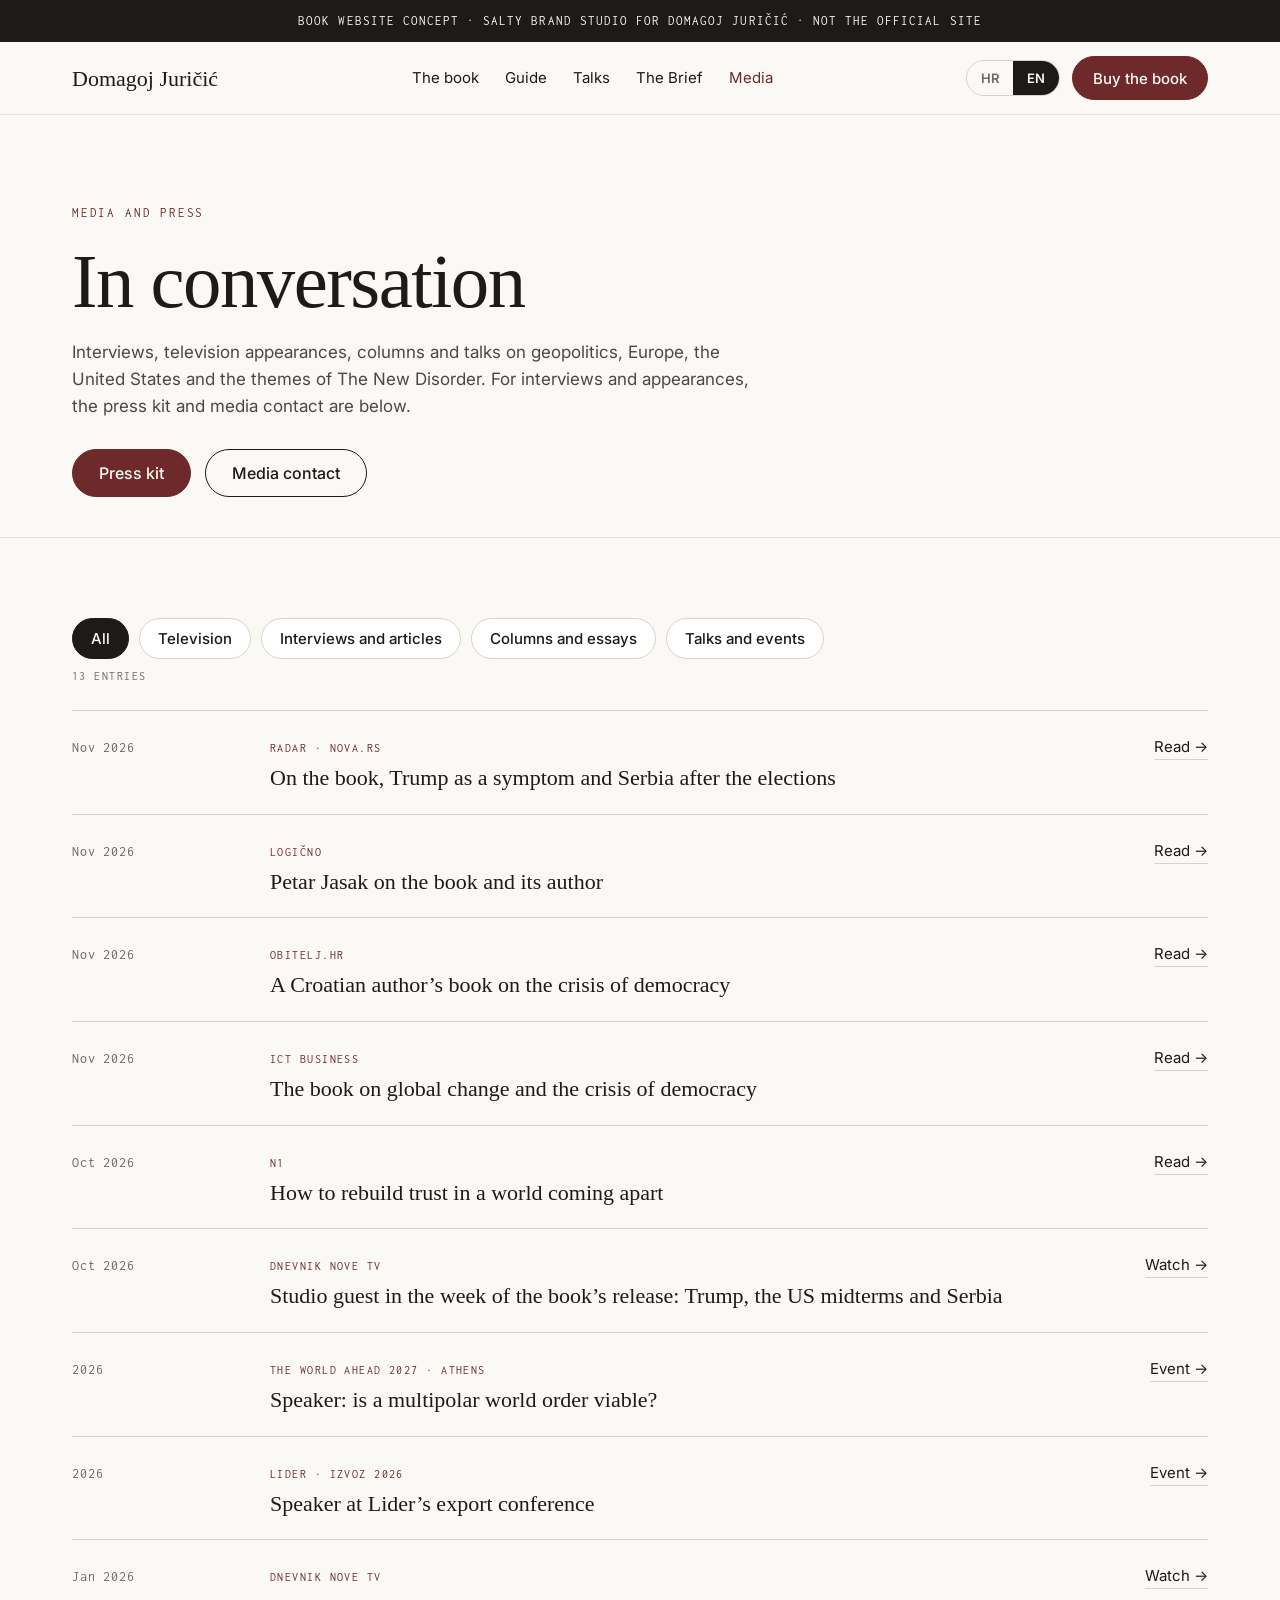
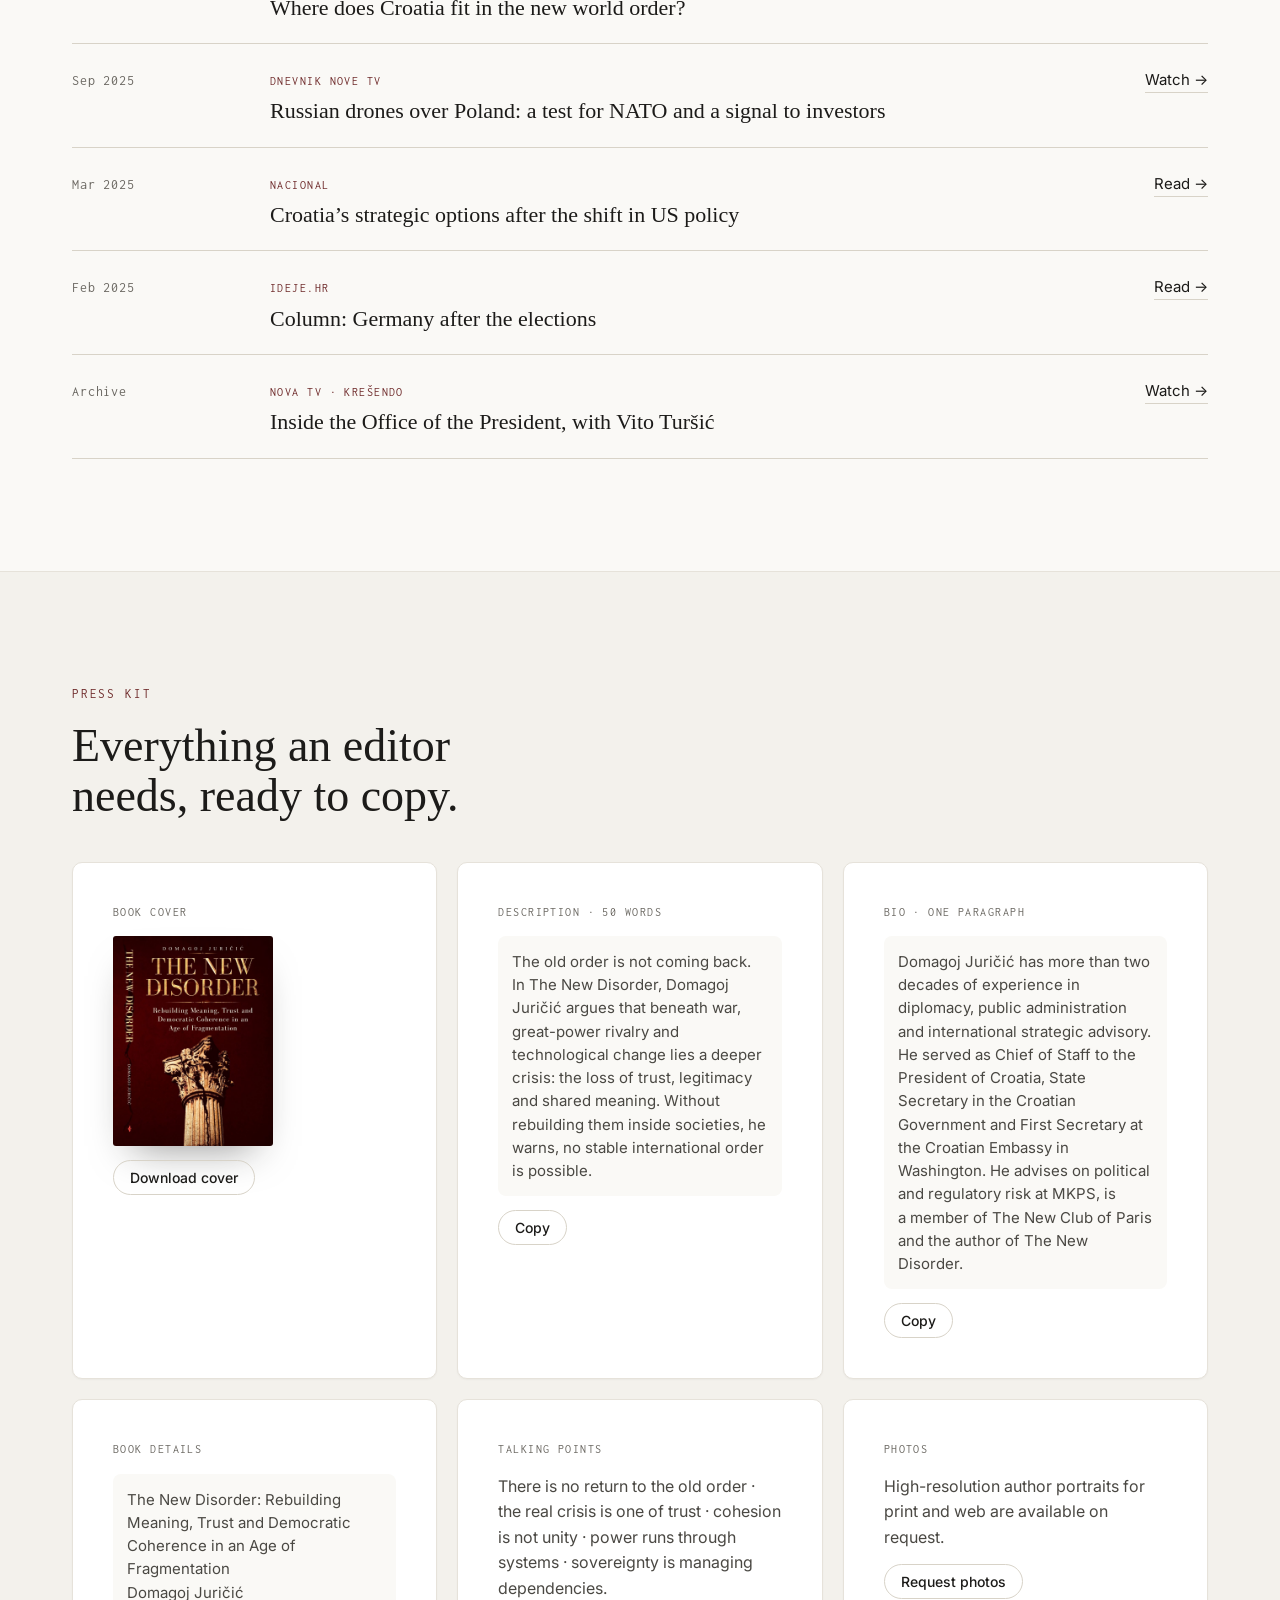
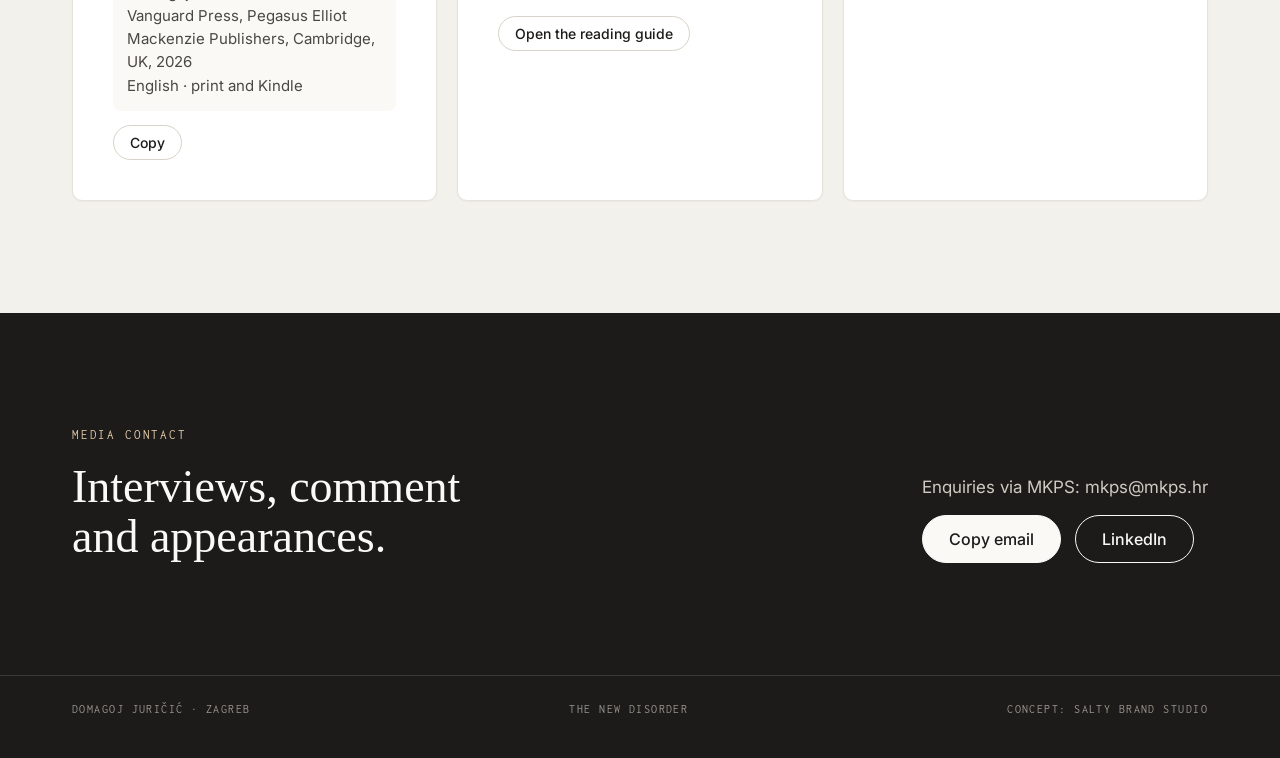
==== mediji.html @ 39544f44 "Expand book site: media page, newsletter, talks, press kit Co-Authored-By: Claude Opus 5.5 <noreply@" ====
<!DOCTYPE html>
<html lang="en" data-lang="en">
<head>
<meta charset="utf-8">
<meta name="viewport" content="width=device-width, initial-scale=1">
<title>Media · The New Disorder · Domagoj Juričić</title>
<meta name="description" content="Interviews, TV appearances, columns and talks by Domagoj Juričić, author of The New Disorder. Press kit and media contact.">
<link rel="preconnect" href="https://fonts.googleapis.com">
<link href="https://fonts.googleapis.com/css2?family=Inter:wght@400;500;600&family=Inconsolata:wght@500;600&display=swap" rel="stylesheet">
<link rel="stylesheet" href="style.css">
</head>
<body>
<div class="strip"><span lang="hr">Koncept stranice knjige · Salty Brand Studio za Domagoja Juričića · nije službena stranica</span><span lang="en">Book website concept · Salty Brand Studio for Domagoj Juričić · not the official site</span></div>

<header>
<div class="wrap">
<a href="index.html" class="brand">Domagoj Juričić</a>
<nav aria-label="Main">
<a href="index.html#book"><span lang="hr">Knjiga</span><span lang="en">The book</span></a>
<a href="index.html#guide"><span lang="hr">Vodič</span><span lang="en">Guide</span></a>
<a href="index.html#talks"><span lang="hr">Predavanja</span><span lang="en">Talks</span></a>
<a href="index.html#brief"><span lang="hr">Bilten</span><span lang="en">The Brief</span></a>
<a href="mediji.html" aria-current="page"><span lang="hr">Mediji</span><span lang="en">Media</span></a>
</nav>
<div class="right">
<div class="lang" role="group" aria-label="Language / Jezik"><button type="button" data-l="hr" aria-pressed="false">HR</button><button type="button" data-l="en" aria-pressed="true">EN</button></div>
<a class="btn fill" href="index.html#buy" style="min-height:44px;padding:0 20px;font-size:15px"><span lang="hr">Kupi knjigu</span><span lang="en">Buy the book</span></a>
</div>
</div>
</header>

<section class="pagehead">
<div class="wrap">
<div class="k"><span lang="en">Media and press</span><span lang="hr">Mediji i&#160;press</span></div>
<h1><span lang="en">In conversation</span><span lang="hr">U&#160;razgovoru</span></h1>
<p class="body"><span lang="en">Interviews, television appearances, columns and talks on geopolitics, Europe, the United States and the themes of The New Disorder. For interviews and appearances, the press kit and media contact are below.</span><span lang="hr">Intervjui, televizijska gostovanja, kolumne i&#160;predavanja o&#160;geopolitici, Europi, SAD-u&#160;i&#160;temama knjige The New Disorder. Za intervjue i&#160;gostovanja, press paket i&#160;kontakt za medije nalaze se niže.</span></p>
<div class="btns" style="margin-top:28px"><a class="btn fill" href="#press"><span lang="en">Press kit</span><span lang="hr">Press paket</span></a><a class="btn" href="#mcontact"><span lang="en">Media contact</span><span lang="hr">Kontakt za medije</span></a></div>
</div>
</section>

<section class="band" style="padding-top:48px">
<div class="wrap">
<div class="chips" role="group" aria-label="Filter">
<button class="chip" type="button" data-f="all" aria-pressed="true"><span lang="en">All</span><span lang="hr">Sve</span></button>
<button class="chip" type="button" data-f="tv" aria-pressed="false"><span lang="en">Television</span><span lang="hr">Televizija</span></button>
<button class="chip" type="button" data-f="int" aria-pressed="false"><span lang="en">Interviews and articles</span><span lang="hr">Intervjui i&#160;članci</span></button>
<button class="chip" type="button" data-f="col" aria-pressed="false"><span lang="en">Columns and essays</span><span lang="hr">Kolumne i&#160;osvrti</span></button>
<button class="chip" type="button" data-f="ev" aria-pressed="false"><span lang="en">Talks and events</span><span lang="hr">Predavanja i&#160;događaji</span></button>
</div>
<p class="lbl" style="margin:0"><span id="tl-n">13</span> <span lang="en">entries</span><span lang="hr">zapisa</span></p>
<ul class="tl">
<li data-t="int"><span class="date"><span lang="en">Nov 2026</span><span lang="hr">studeni 2026.</span></span><div><span class="out">Radar · Nova.rs</span><h3><span lang="en">On the book, Trump as a&#160;symptom and Serbia after the elections</span><span lang="hr">O&#160;knjizi, Trumpu kao simptomu i&#160;Srbiji nakon izbora</span></h3></div><a class="go" href="https://radar.nova.rs/global/intervju-domagoj-juricic/"><span lang="en">Read</span><span lang="hr">Pročitaj</span> →</a></li>
<li data-t="col"><span class="date"><span lang="en">Nov 2026</span><span lang="hr">studeni 2026.</span></span><div><span class="out">Logično</span><h3><span lang="en">Petar Jasak on the book and its author</span><span lang="hr">Petar Jasak o&#160;knjizi i&#160;autoru</span></h3></div><a class="go" href="https://www.logicno.com/zivotni-stil/covjek-koji-je-novi-svjetski-nered-vidio-petnaest-godina-prije-nas.html"><span lang="en">Read</span><span lang="hr">Pročitaj</span> →</a></li>
<li data-t="int"><span class="date"><span lang="en">Nov 2026</span><span lang="hr">studeni 2026.</span></span><div><span class="out">Obitelj.hr</span><h3><span lang="en">A&#160;Croatian author’s&#160;book on the crisis of democracy</span><span lang="hr">Knjiga hrvatskog autora o&#160;krizi demokracije</span></h3></div><a class="go" href="https://www.obitelj.hr/knjiga-hrvatskog-autora-o-krizi-demokracije-i-buducnosti-svjetskog-poretka-objavljena-u-velikoj-britaniji/"><span lang="en">Read</span><span lang="hr">Pročitaj</span> →</a></li>
<li data-t="int"><span class="date"><span lang="en">Nov 2026</span><span lang="hr">studeni 2026.</span></span><div><span class="out">ICT Business</span><h3><span lang="en">The book on global change and the crisis of democracy</span><span lang="hr">Knjiga o&#160;globalnim promjenama i&#160;krizi demokracije</span></h3></div><a class="go" href="https://www.ictbusiness.info/vijesti/objavljena-knjiga-domagoja-juricica-o-globalnim-promjenama-i-krizi-demokracije"><span lang="en">Read</span><span lang="hr">Pročitaj</span> →</a></li>
<li data-t="int"><span class="date"><span lang="en">Oct 2026</span><span lang="hr">listopad 2026.</span></span><div><span class="out">N1</span><h3><span lang="en">How to rebuild trust in a&#160;world coming apart</span><span lang="hr">Kako obnoviti povjerenje u&#160;svijetu koji se raspada</span></h3></div><a class="go" href="https://n1info.hr/magazin/kultura/domagoj-juricic-knjiga-the-new-disorder-velika-britanija-30-10-2026"><span lang="en">Read</span><span lang="hr">Pročitaj</span> →</a></li>
<li data-t="tv"><span class="date"><span lang="en">Oct 2026</span><span lang="hr">listopad 2026.</span></span><div><span class="out">Dnevnik Nove TV</span><h3><span lang="en">Studio guest in the week of the book’s&#160;release: Trump, the US midterms and Serbia</span><span lang="hr">Gost u&#160;studiju u&#160;tjednu izlaska knjige: Trump, američki izbori i&#160;Srbija</span></h3></div><a class="go" href="https://dnevnik.hr/vijesti/hrvatska/domagoj-juricic-gostovao-u-studiju-dnevnika-nove-tv---1010963.html"><span lang="en">Watch</span><span lang="hr">Pogledaj</span> →</a></li>
<li data-t="ev"><span class="date">2026</span><div><span class="out">The World Ahead 2027 · <span lang="en">Athens</span><span lang="hr">Atena</span></span><h3><span lang="en">Speaker: is a&#160;multipolar world order viable?</span><span lang="hr">Govornik: je li multipolarni svjetski poredak održiv?</span></h3></div><a class="go" href="https://hazliseconomist.com/events/the-world-ahead-2027-athens-gala-dinner/"><span lang="en">Event</span><span lang="hr">Događaj</span> →</a></li>
<li data-t="ev"><span class="date">2026</span><div><span class="out">Lider · Izvoz 2026</span><h3><span lang="en">Speaker at Lider’s&#160;export conference</span><span lang="hr">Govornik na Liderovoj konferenciji Izvoz</span></h3></div><a class="go" href="https://lider.events/izvoz/speaker/domagoj-juricic-2/"><span lang="en">Event</span><span lang="hr">Događaj</span> →</a></li>
<li data-t="tv"><span class="date"><span lang="en">Jan 2026</span><span lang="hr">siječanj 2026.</span></span><div><span class="out">Dnevnik Nove TV</span><h3><span lang="en">Where does Croatia fit in the new world order?</span><span lang="hr">Gdje će se Hrvatska smjestiti u&#160;novom svjetskom poretku?</span></h3></div><a class="go" href="https://dnevnik.hr/vijesti/hrvatska/domagoj-juricic-gostovao-u-studiju-dnevnika-nove-tv---959355.html"><span lang="en">Watch</span><span lang="hr">Pogledaj</span> →</a></li>
<li data-t="tv"><span class="date"><span lang="en">Sep 2025</span><span lang="hr">rujan 2025.</span></span><div><span class="out">Dnevnik Nove TV</span><h3><span lang="en">Russian drones over Poland: a&#160;test for NATO and a&#160;signal to investors</span><span lang="hr">Ruski dronovi nad Poljskom: test NATO-a&#160;i&#160;signal ulagačima</span></h3></div><a class="go" href="https://dnevnik.hr/vijesti/svijet/ruski-dronovi-nad-poljskom-test-nato-a-ili-signal-ulagacima---934580.html"><span lang="en">Watch</span><span lang="hr">Pogledaj</span> →</a></li>
<li data-t="int"><span class="date"><span lang="en">Mar 2025</span><span lang="hr">ožujak 2025.</span></span><div><span class="out">Nacional</span><h3><span lang="en">Croatia’s&#160;strategic options after the shift in US policy</span><span lang="hr">Strateške mogućnosti Hrvatske nakon zaokreta američke politike</span></h3></div><a class="go" href="https://www.nacional.hr/domagoj-juricic-niti-je-milanovic-rusofil-niti-je-plenkovic-europska-prikrpa-to-je-pojednostavljivanje-mnogo-slozenijih-problema/"><span lang="en">Read</span><span lang="hr">Pročitaj</span> →</a></li>
<li data-t="col"><span class="date"><span lang="en">Feb 2025</span><span lang="hr">veljača 2025.</span></span><div><span class="out">Ideje.hr</span><h3><span lang="en">Column: Germany after the elections</span><span lang="hr">Kolumna: Njemačka nakon izbora</span></h3></div><a class="go" href="https://ideje.hr/njemacka-ono-sto-dolazi-ne-dolazi-polako/"><span lang="en">Read</span><span lang="hr">Pročitaj</span> →</a></li>
<li data-t="tv"><span class="date"><span lang="en">Archive</span><span lang="hr">Arhiva</span></span><div><span class="out">Nova TV · Krešendo</span><h3><span lang="en">Inside the Office of the President, with Vito Turšić</span><span lang="hr">Kako radi Ured predsjednika, s&#160;Vitom Turšićem</span></h3></div><a class="go" href="https://dnevnik.hr/vijesti/hrvatska/kresendo-domagoj-juricic-i-vito-tursic-o-radu-ureda-predsjednika---881459.html"><span lang="en">Watch</span><span lang="hr">Pogledaj</span> →</a></li>
</ul>
</div>
</section>

<section class="band" id="press" style="background:var(--paper2);border-top:1px solid var(--line)">
<div class="wrap">
<div class="k"><span lang="en">Press kit</span><span lang="hr">Press paket</span></div>
<h2 class="h2"><span lang="en">Everything an editor needs, ready to copy.</span><span lang="hr">Sve što urednik treba, spremno za kopiranje.</span></h2>
<div class="kit">
<div class="card" style="align-items:flex-start">
<div class="lbl"><span lang="en">Book cover</span><span lang="hr">Naslovnica</span></div>
<img src="cover.jpg" alt="The New Disorder, book cover" style="width:160px;height:auto;border-radius:3px;box-shadow:0 20px 40px -20px rgba(28,27,25,.5)">
<a class="small-btn" href="cover.jpg" download="The-New-Disorder-cover.jpg"><span lang="en">Download cover</span><span lang="hr">Preuzmi naslovnicu</span></a>
</div>
<div class="card" id="d-short">
<div class="lbl"><span lang="en">Description · 50 words</span><span lang="hr">Opis · 50 riječi</span></div>
<pre><span lang="en">The old order is not coming back. In The New Disorder, Domagoj Juričić argues that beneath war, great-power rivalry and technological change lies a&#160;deeper crisis: the loss of trust, legitimacy and shared meaning. Without rebuilding them inside societies, he warns, no stable international order is possible.</span><span lang="hr">Svijet se ne vraća u&#160;stari poredak. U&#160;knjizi The New Disorder Domagoj Juričić tvrdi da ispod ratova, rivalstva velikih sila i&#160;tehnoloških promjena leži dublja kriza: gubitak povjerenja, legitimiteta i&#160;zajedničkog smisla. Bez njihove obnove unutar društava, upozorava, nema ni stabilnog međunarodnog poretka.</span></pre>
<button class="small-btn" type="button" data-copy="#d-short pre"><span lang="en">Copy</span><span lang="hr">Kopiraj</span></button>
</div>
<div class="card" id="b-short">
<div class="lbl"><span lang="en">Bio · one paragraph</span><span lang="hr">Biografija · odlomak</span></div>
<pre><span lang="en">Domagoj Juričić has more than two decades of experience in diplomacy, public administration and international strategic advisory. He served as Chief of Staff to the President of Croatia, State Secretary in the Croatian Government and First Secretary at the Croatian Embassy in Washington. He advises on political and regulatory risk at MKPS, is a&#160;member of The New Club of Paris and the author of The New Disorder.</span><span lang="hr">Domagoj Juričić ima više od dva desetljeća iskustva u&#160;diplomaciji, državnoj upravi i&#160;međunarodnom strateškom savjetovanju. Bio je predstojnik Ureda predsjednice Republike Hrvatske, državni tajnik u&#160;Vladi i&#160;prvi tajnik u&#160;Veleposlanstvu RH u&#160;Washingtonu. Savjetuje o&#160;političkim i&#160;regulatornim rizicima u&#160;MKPS-u, član je mreže The New Club of Paris i&#160;autor knjige The New Disorder.</span></pre>
<button class="small-btn" type="button" data-copy="#b-short pre"><span lang="en">Copy</span><span lang="hr">Kopiraj</span></button>
</div>
<div class="card" id="facts">
<div class="lbl"><span lang="en">Book details</span><span lang="hr">Podaci o&#160;knjizi</span></div>
<pre><span lang="en">The New Disorder: Rebuilding Meaning, Trust and Democratic Coherence in an Age of Fragmentation
Domagoj Juričić
Vanguard Press, Pegasus Elliot Mackenzie Publishers, Cambridge, UK, 2026
English · print and Kindle</span><span lang="hr">The New Disorder: Rebuilding Meaning, Trust and Democratic Coherence in an Age of Fragmentation
(Novi nered: Obnova smisla, povjerenja i&#160;demokratske kohezije u&#160;doba fragmentacije)
Domagoj Juričić
Vanguard Press, Pegasus Elliot Mackenzie Publishers, Cambridge, UK, 2026.
Engleski jezik · tisak i&#160;Kindle</span></pre>
<button class="small-btn" type="button" data-copy="#facts pre"><span lang="en">Copy</span><span lang="hr">Kopiraj</span></button>
</div>
<div class="card">
<div class="lbl"><span lang="en">Talking points</span><span lang="hr">Teme za razgovor</span></div>
<p><span lang="en">There is no return to the old order · the real crisis is one of trust · cohesion is not unity · power runs through systems · sovereignty is managing dependencies.</span><span lang="hr">Nema povratka na stari poredak · prava kriza je kriza povjerenja · kohezija nije jedinstvo · moć prolazi kroz sustave · suverenitet je upravljanje ovisnostima.</span></p>
<a class="small-btn" href="index.html#guide"><span lang="en">Open the reading guide</span><span lang="hr">Otvori vodič kroz knjigu</span></a>
</div>
<div class="card">
<div class="lbl"><span lang="en">Photos</span><span lang="hr">Fotografije</span></div>
<p><span lang="en">High-resolution author portraits for print and web are available on request.</span><span lang="hr">Autorske fotografije visoke rezolucije za tisak i&#160;web dostupne su na upit.</span></p>
<a class="small-btn" href="#mcontact"><span lang="en">Request photos</span><span lang="hr">Zatraži fotografije</span></a>
</div>
</div>
</div>
</section>

<section class="band dark" id="mcontact">
<div class="wrap" style="display:flex;flex-wrap:wrap;gap:32px;justify-content:space-between;align-items:flex-end">
<div>
<div class="k"><span lang="en">Media contact</span><span lang="hr">Kontakt za medije</span></div>
<h2 class="h2"><span lang="en">Interviews, comment and appearances.</span><span lang="hr">Intervjui, izjave i&#160;gostovanja.</span></h2>
</div>
<div>
<p class="body" style="margin:0 0 14px"><span lang="en">Enquiries via MKPS:</span><span lang="hr">Upiti putem MKPS-a:</span> mkps@mkps.hr</p>
<div class="btns"><button class="btn lfill" type="button" data-copy="mkps@mkps.hr"><span lang="en">Copy email</span><span lang="hr">Kopiraj e-mail</span></button><a class="btn light" href="https://hr.linkedin.com/in/djuricic">LinkedIn</a></div>
</div>
</div>
</section>
<footer class="dark"><div class="wrap"><span>Domagoj Juričić · Zagreb</span><a href="index.html" style="text-decoration:none">The New Disorder</a><span lang="en">Concept: Salty Brand Studio</span><span lang="hr">Koncept: Salty Brand Studio</span></div></footer>
<div class="toast" id="toast" role="status" aria-live="polite"></div>
<script src="main.js"></script>
</body>
</html>
---- style.css ----
/* VOICE: formal and calm, the same editorial voice as the author-platform concept.
   IDEA: the concept's paper pages, wrapped around the book's own jacket.
   PICTURE: the real cover in the hero; the guide turns like pages.
   COLOUR and TYPE: paper #FAF9F6, ink #1C1B19, oxblood from the cover as the one accent; Georgia display, Inter text, Inconsolata labels.
   LAYOUT: concept strip, header, hero, credentials, numbered sections, dark talks band, dark footer. */
:root{color-scheme:light;--paper:#FAF9F6;--paper2:#F3F1EC;--ink:#1C1B19;--body:#4A4843;--soft:#6B6862;--line:#E6E2DA;--line2:#D8D3C8;--acc:#6E2A2A;--dark:#1C1B19;--dline:#3A3935;--dsoft:#CFCBC2;--gold:#E3C9A8}
*{box-sizing:border-box;min-width:0}
html{scroll-behavior:smooth;scroll-padding-top:80px}
body{margin:0;background:var(--paper);color:var(--ink);font:17px/1.6 Inter,system-ui,sans-serif;overflow-x:clip}
[data-lang=en] [lang=hr],[data-lang=hr] [lang=en]{display:none!important}
a{color:inherit}
.wrap{max-width:1200px;margin:0 auto;padding:0 32px}
.k{font-family:Inconsolata,monospace;font-size:13px;letter-spacing:.14em;text-transform:uppercase;color:var(--acc)}
.lbl{font-family:Inconsolata,monospace;font-size:12px;letter-spacing:.12em;text-transform:uppercase;color:var(--soft)}
h1,h2,h3{font-family:Georgia,'Times New Roman',serif;font-weight:400}
.strip{background:var(--dark);color:var(--paper);text-align:center;padding:12px 24px;font:13px/1.4 Inconsolata,monospace;letter-spacing:.08em;text-transform:uppercase}
header{position:sticky;top:0;z-index:5;background:rgba(250,249,246,.96);backdrop-filter:blur(6px);border-bottom:1px solid var(--line)}
header .wrap{display:flex;flex-wrap:wrap;gap:14px 24px;align-items:center;justify-content:space-between;min-height:72px}
.brand{font-family:Georgia,serif;font-size:22px;text-decoration:none}
header nav{display:flex;flex-wrap:wrap;gap:6px 26px;align-items:center;font-size:15px}
header nav a{text-decoration:none}header nav a:hover{color:var(--acc)}
.right{display:flex;gap:12px;align-items:center}
.lang{display:flex;border:1px solid var(--line2);border-radius:999px;overflow:hidden}
.lang button{all:unset;cursor:pointer;padding:9px 14px;font:600 13px Inter,sans-serif;color:var(--soft)}
.lang button[aria-pressed=true]{background:var(--ink);color:var(--paper)}
.btn{display:inline-flex;align-items:center;min-height:48px;padding:0 26px;border-radius:999px;text-decoration:none;font:500 16px Inter,sans-serif;border:1px solid var(--ink);cursor:pointer;background:none;color:var(--ink)}
.btn.fill{background:var(--acc);border-color:var(--acc);color:var(--paper)}
.btn.light{border-color:var(--paper);color:var(--paper)}
.btn.lfill{background:var(--paper);border-color:var(--paper);color:var(--ink)}
.btns{display:flex;flex-wrap:wrap;gap:14px}
.lang button:focus-visible,.btn:focus-visible,.nav-b:focus-visible,.dots button:focus-visible,.q-t:focus-visible,.pill:focus-visible{outline:2px solid var(--acc);outline-offset:3px}
.hero .wrap{display:flex;flex-wrap:wrap;gap:64px;align-items:center;padding-top:clamp(56px,8vw,96px);padding-bottom:clamp(56px,8vw,88px)}
.hero .txt{flex:999 1 540px}
.hero h1{font-size:clamp(52px,7vw,96px);line-height:1.02;letter-spacing:-.02em;margin:22px 0 24px}
.hero .sub{font-family:Georgia,serif;font-size:clamp(21px,2.2vw,26px);line-height:1.35;margin:0 0 28px;max-width:30ch}
.hero .pitch{margin:0 0 36px;max-width:56ch;color:var(--body)}
.cover-w{flex:1 1 300px;display:flex;justify-content:center}
.cover{width:min(100%,340px);aspect-ratio:760/996;border-radius:3px;box-shadow:0 40px 70px -30px rgba(28,27,25,.55)}
@media (prefers-reduced-motion:no-preference){.cover{animation:rise .8s ease-out both}@keyframes rise{from{opacity:0;transform:translateY(20px)}}}
.cred{background:var(--paper2);border-top:1px solid var(--line);border-bottom:1px solid var(--line)}
.cred .wrap{display:grid;grid-template-columns:repeat(auto-fit,minmax(220px,1fr));gap:28px;padding-top:36px;padding-bottom:36px}
.cred p{margin:6px 0 0;font-size:15px;line-height:1.45}
.band{padding:clamp(72px,9vw,112px) 0}
.h2{font-size:clamp(34px,4vw,46px);line-height:1.1;margin:16px 0 0;max-width:22ch;text-wrap:balance}
.lead{font-family:Georgia,serif;font-size:clamp(24px,2.6vw,32px);line-height:1.3;max-width:34ch;margin:28px 0 20px;text-wrap:balance}
.body{color:var(--body);max-width:62ch;margin:0}
#guide{background:var(--paper2);border-top:1px solid var(--line);border-bottom:1px solid var(--line)}
.g-head{display:flex;flex-wrap:wrap;gap:16px 48px;justify-content:space-between;align-items:end;margin-bottom:40px}
.g-head p{color:var(--body);max-width:44ch;margin:0}
.track{display:flex;gap:24px;overflow-x:auto;scroll-snap-type:x mandatory;padding:4px 2px 20px;scrollbar-width:thin}
.card{flex:0 0 min(86%,620px);scroll-snap-align:start;background:#fff;border:1px solid var(--line);border-radius:10px;padding:clamp(28px,3.4vw,40px);box-shadow:0 1px 2px rgba(28,27,25,.04);display:flex;flex-direction:column;gap:14px}
.card .num{font-family:Inconsolata,monospace;font-size:14px;letter-spacing:.12em;color:var(--soft)}
.card h3{font-size:clamp(24px,2.6vw,30px);line-height:1.15;margin:0}
.card p{margin:0;color:var(--body);font-size:16px}
.card .where{font-size:15px;color:var(--soft);border-top:1px solid var(--line);padding-top:14px}
.q-t{all:unset;cursor:pointer;align-self:flex-start;font:500 15px Inter,sans-serif;color:var(--acc);border:1px solid var(--line2);border-radius:999px;padding:9px 18px}
.q-a{display:none;background:var(--paper);border-radius:10px;padding:16px 18px;font-family:Georgia,serif;font-size:19px;line-height:1.4}
.card.open .q-a{display:block}
.g-ctl{display:flex;flex-wrap:wrap;gap:16px;align-items:center;justify-content:space-between;margin-top:8px}
.nav-b{all:unset;cursor:pointer;width:48px;height:48px;border-radius:50%;border:1px solid var(--ink);display:grid;place-items:center;font-size:20px}
.nav-b[disabled]{opacity:.3;cursor:default}
.dots{display:flex;gap:8px;align-items:center}
.dots button{all:unset;cursor:pointer;width:10px;height:10px;border-radius:50%;background:var(--line2)}
.dots button[aria-current=true]{background:var(--acc);width:28px;border-radius:6px}
.count{font-family:Inconsolata,monospace;color:var(--soft)}
.two{display:flex;flex-wrap:wrap;gap:56px;margin-top:40px}
.two>*{flex:1 1 380px}
.roles{list-style:none;margin:0;padding:0}
.roles li{border-top:1px solid var(--line2);padding:16px 0;display:grid;grid-template-columns:minmax(0,7em) minmax(0,1fr);gap:16px}
.roles li>span:first-child{padding-top:3px}
.buy{display:flex;flex-wrap:wrap;gap:12px;align-items:center;margin-top:40px}
.pill{border:1px solid var(--line2);border-radius:999px;padding:11px 20px;font-size:15px;text-decoration:none;background:#fff}
.pill:hover{border-color:var(--acc);color:var(--acc)}
.dark{background:var(--dark);color:var(--paper)}
.dark .k{color:var(--gold)}
.dark .body{color:var(--dsoft)}
.mlist a{display:flex;flex-wrap:wrap;justify-content:space-between;gap:8px 16px;align-items:baseline;border-top:1px solid var(--dline);padding:22px 0;text-decoration:none}
.mlist a:last-child{border-bottom:1px solid var(--dline)}
.mlist a span:first-child{font-family:Georgia,serif;font-size:22px}
.mlist a:hover span:first-child{color:var(--gold)}
.mlist .lbl{color:#B8B3A9}
footer{border-top:1px solid var(--dline)}
footer .wrap{display:flex;flex-wrap:wrap;gap:12px;justify-content:space-between;padding-top:24px;padding-bottom:40px;font:12px/1.5 Inconsolata,monospace;letter-spacing:.12em;text-transform:uppercase;color:#9A968D}
.toast{position:fixed;left:50%;bottom:24px;transform:translateX(-50%);background:var(--ink);color:var(--paper);padding:10px 18px;border-radius:999px;font-size:14px;opacity:0;pointer-events:none;transition:opacity .2s}
.toast.on{opacity:1}
@media(max-width:860px){header nav{display:none}}
@media(max-width:600px){.wrap{padding:0 18px}.card{flex-basis:92%}.roles li{grid-template-columns:minmax(0,1fr);gap:4px}.hero .wrap{gap:40px}}

/* ---- shared additions ---- */
.hero{position:relative;overflow:hidden}
.crack{position:absolute;inset:0;width:100%;height:100%;pointer-events:none;color:var(--acc);opacity:.18}
.crack path{fill:none;stroke:currentColor;stroke-width:1.2;stroke-dasharray:1600;stroke-dashoffset:0}
@media (prefers-reduced-motion:no-preference){.crack path{animation:draw 2.4s .3s ease-out both}@keyframes draw{from{stroke-dashoffset:1600}}}
.hero .wrap{position:relative}
.quote{border-left:0;margin:0 0 32px;padding:0;max-width:40ch}
.quote p{font-family:Georgia,serif;font-style:italic;font-size:clamp(20px,2vw,24px);line-height:1.4;margin:0 0 8px;color:var(--ink)}
.quote cite{font-style:normal}
.facts{display:grid;grid-template-columns:repeat(auto-fit,minmax(200px,1fr));gap:24px;margin-top:48px}
.fact{border-top:1px solid var(--line2);padding-top:16px}
.fact b{display:block;font-family:Georgia,serif;font-weight:400;font-size:28px;line-height:1.15;margin:6px 0 6px}
.fact span{font-size:15px;color:var(--body)}
.nl{display:flex;flex-wrap:wrap;gap:40px;background:#fff;border:1px solid var(--line);border-radius:14px;padding:clamp(28px,4vw,56px);box-shadow:0 1px 2px rgba(28,27,25,.04)}
.nl>div{flex:1 1 360px}
.nl ul{list-style:none;margin:24px 0 0;padding:0}
.nl li{border-top:1px solid var(--line);padding:12px 0;font-size:16px;color:var(--body)}
form.sub{display:flex;flex-direction:column;gap:14px}
form.sub label{font-family:Inconsolata,monospace;font-size:12px;letter-spacing:.12em;text-transform:uppercase;color:var(--soft)}
form.sub input[type=email]{font:inherit;font-size:16px;min-height:50px;padding:0 18px;border:1px solid var(--line2);border-radius:10px;background:var(--paper);color:var(--ink)}
form.sub input[type=email]:focus{outline:2px solid var(--acc);outline-offset:1px}
.seg{display:flex;gap:8px;flex-wrap:wrap}
.seg label{display:inline-flex;align-items:center;gap:8px;border:1px solid var(--line2);border-radius:999px;padding:10px 16px;cursor:pointer;font:500 15px Inter,sans-serif;text-transform:none;letter-spacing:0;color:var(--ink)}
.seg input{accent-color:var(--acc)}
.consent{display:flex;gap:10px;align-items:flex-start;font:14px/1.5 Inter,sans-serif!important;text-transform:none!important;letter-spacing:0!important;color:var(--body)!important}
.consent input{margin-top:3px;accent-color:var(--acc);width:18px;height:18px}
.err{color:#9B2C2C;font-size:14px;min-height:20px;margin:0}
.ok{display:none;background:var(--paper2);border-radius:10px;padding:20px}
.ok.on{display:block}
.sample{background:var(--paper);border:1px solid var(--line);border-radius:10px;padding:22px;margin-top:22px}
.sample h4{font-family:Georgia,serif;font-weight:400;font-size:20px;margin:6px 0 8px}
.sample p{margin:0;font-size:15px;color:var(--body)}
.topics{display:grid;grid-template-columns:repeat(auto-fit,minmax(260px,1fr));gap:20px;margin-top:40px}
.topic{background:#2A2926;border:1px solid var(--dline);border-radius:10px;padding:28px;display:flex;flex-direction:column;gap:10px}
.topic h3{font-size:24px;line-height:1.2;margin:0;color:var(--paper)}
.topic p{margin:0;font-size:15px;color:var(--dsoft)}
.topic .lbl{color:var(--gold)}
.chips{display:flex;flex-wrap:wrap;gap:10px;margin:32px 0 8px}
.chip{all:unset;cursor:pointer;border:1px solid var(--line2);border-radius:999px;padding:10px 18px;font:500 15px Inter,sans-serif;background:#fff}
.chip[aria-pressed=true]{background:var(--ink);color:var(--paper);border-color:var(--ink)}
.chip:focus-visible{outline:2px solid var(--acc);outline-offset:3px}
.tl{list-style:none;margin:24px 0 0;padding:0}
.tl li{display:grid;grid-template-columns:minmax(0,10em) minmax(0,1fr) auto;gap:8px 28px;align-items:baseline;border-top:1px solid var(--line2);padding:22px 0}
.tl li:last-child{border-bottom:1px solid var(--line2)}
.tl .date{font-family:Inconsolata,monospace;font-size:14px;letter-spacing:.06em;color:var(--soft);white-space:nowrap}
.tl .out{font-family:Inconsolata,monospace;font-size:12px;letter-spacing:.12em;text-transform:uppercase;color:var(--acc)}
.tl h3{font-size:22px;line-height:1.25;margin:4px 0 0}
.tl a.go{font-size:15px;white-space:nowrap;text-decoration:none;border-bottom:1px solid var(--line2)}
.tl a.go:hover{border-color:var(--acc);color:var(--acc)}
.kit{display:grid;grid-template-columns:repeat(auto-fit,minmax(300px,1fr));gap:20px;margin-top:40px}
.kit .card{flex:none}
.kit pre{white-space:pre-wrap;font:15px/1.55 Inter,sans-serif;color:var(--body);margin:0;background:var(--paper);border-radius:8px;padding:14px}
.small-btn{all:unset;cursor:pointer;align-self:flex-start;font:500 14px Inter,sans-serif;border:1px solid var(--line2);border-radius:999px;padding:8px 16px}
.small-btn:focus-visible{outline:2px solid var(--acc);outline-offset:3px}
.pagehead{border-bottom:1px solid var(--line);padding:clamp(56px,7vw,88px) 0 40px}
.pagehead h1{font-size:clamp(44px,6vw,80px);line-height:1.03;margin:18px 0 18px;letter-spacing:-.02em}
nav a[aria-current=page]{color:var(--acc)}
@media(max-width:700px){.tl li{grid-template-columns:minmax(0,1fr)}}
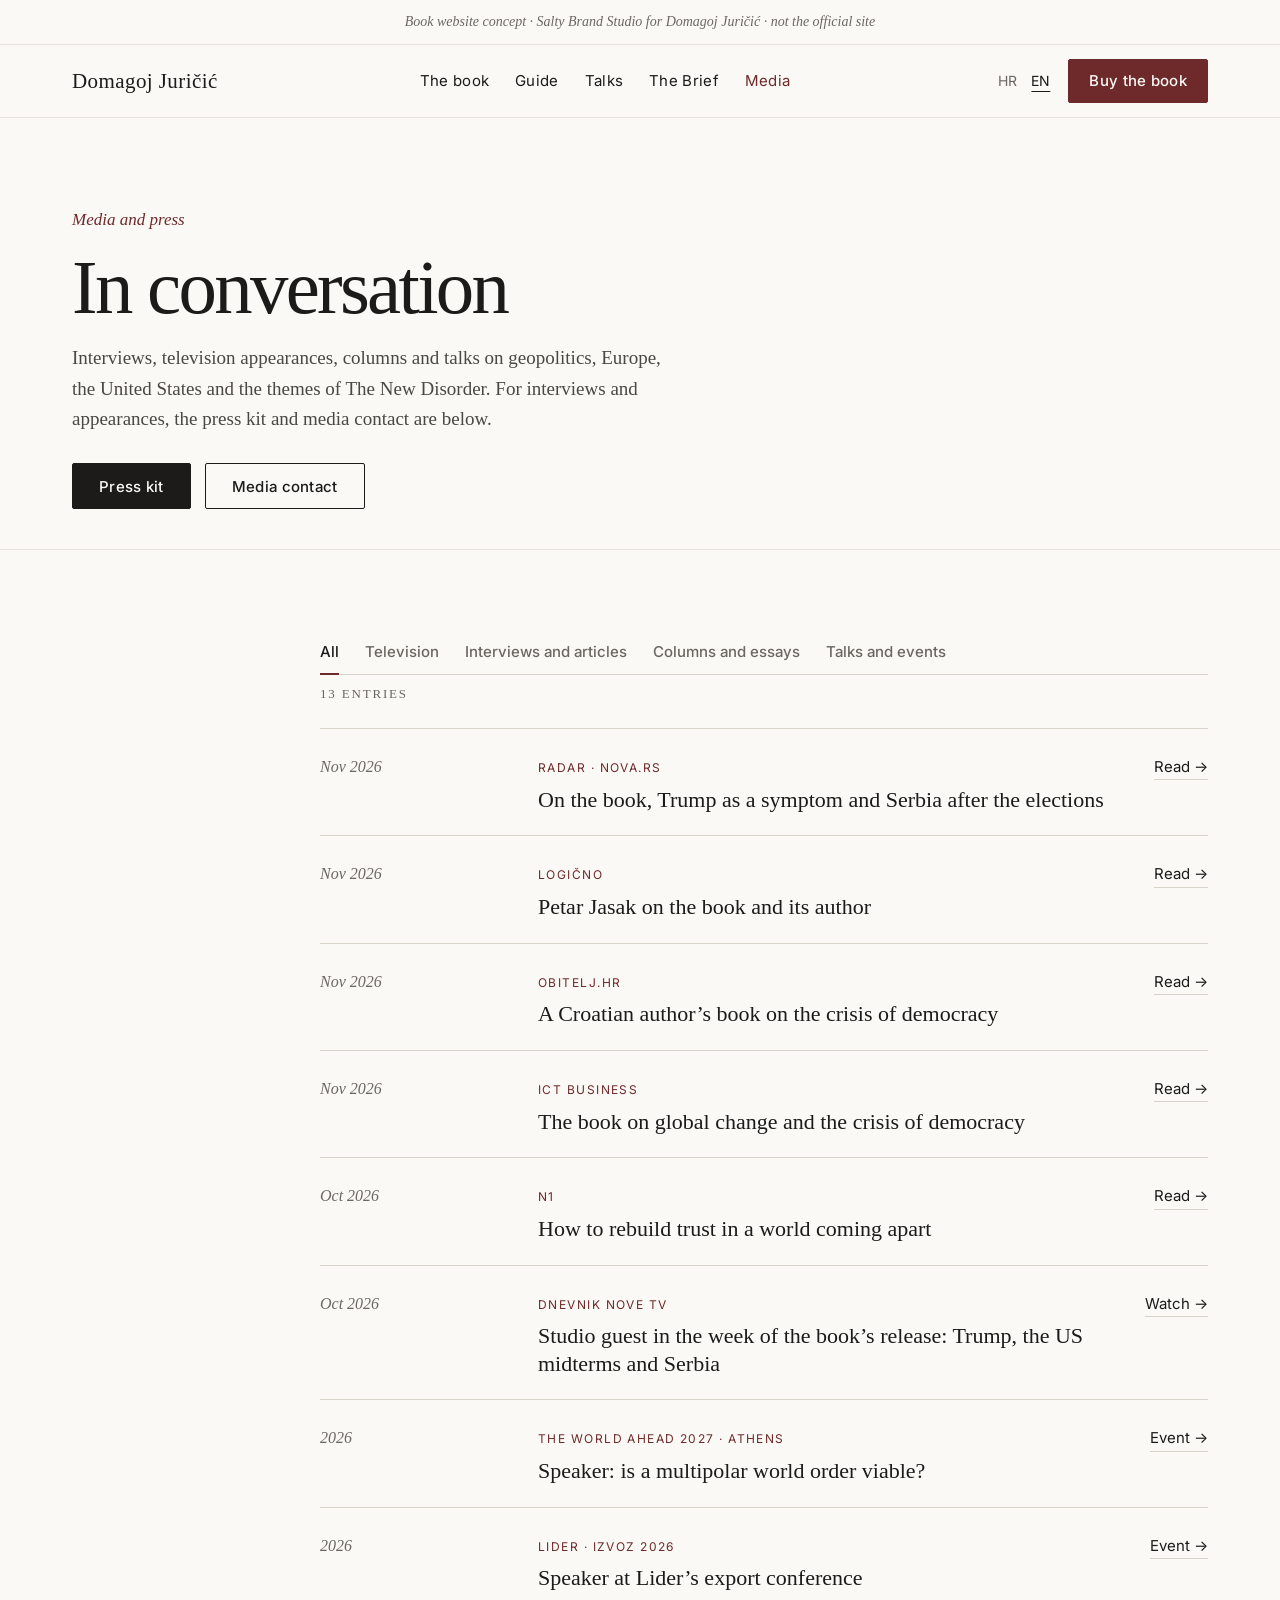
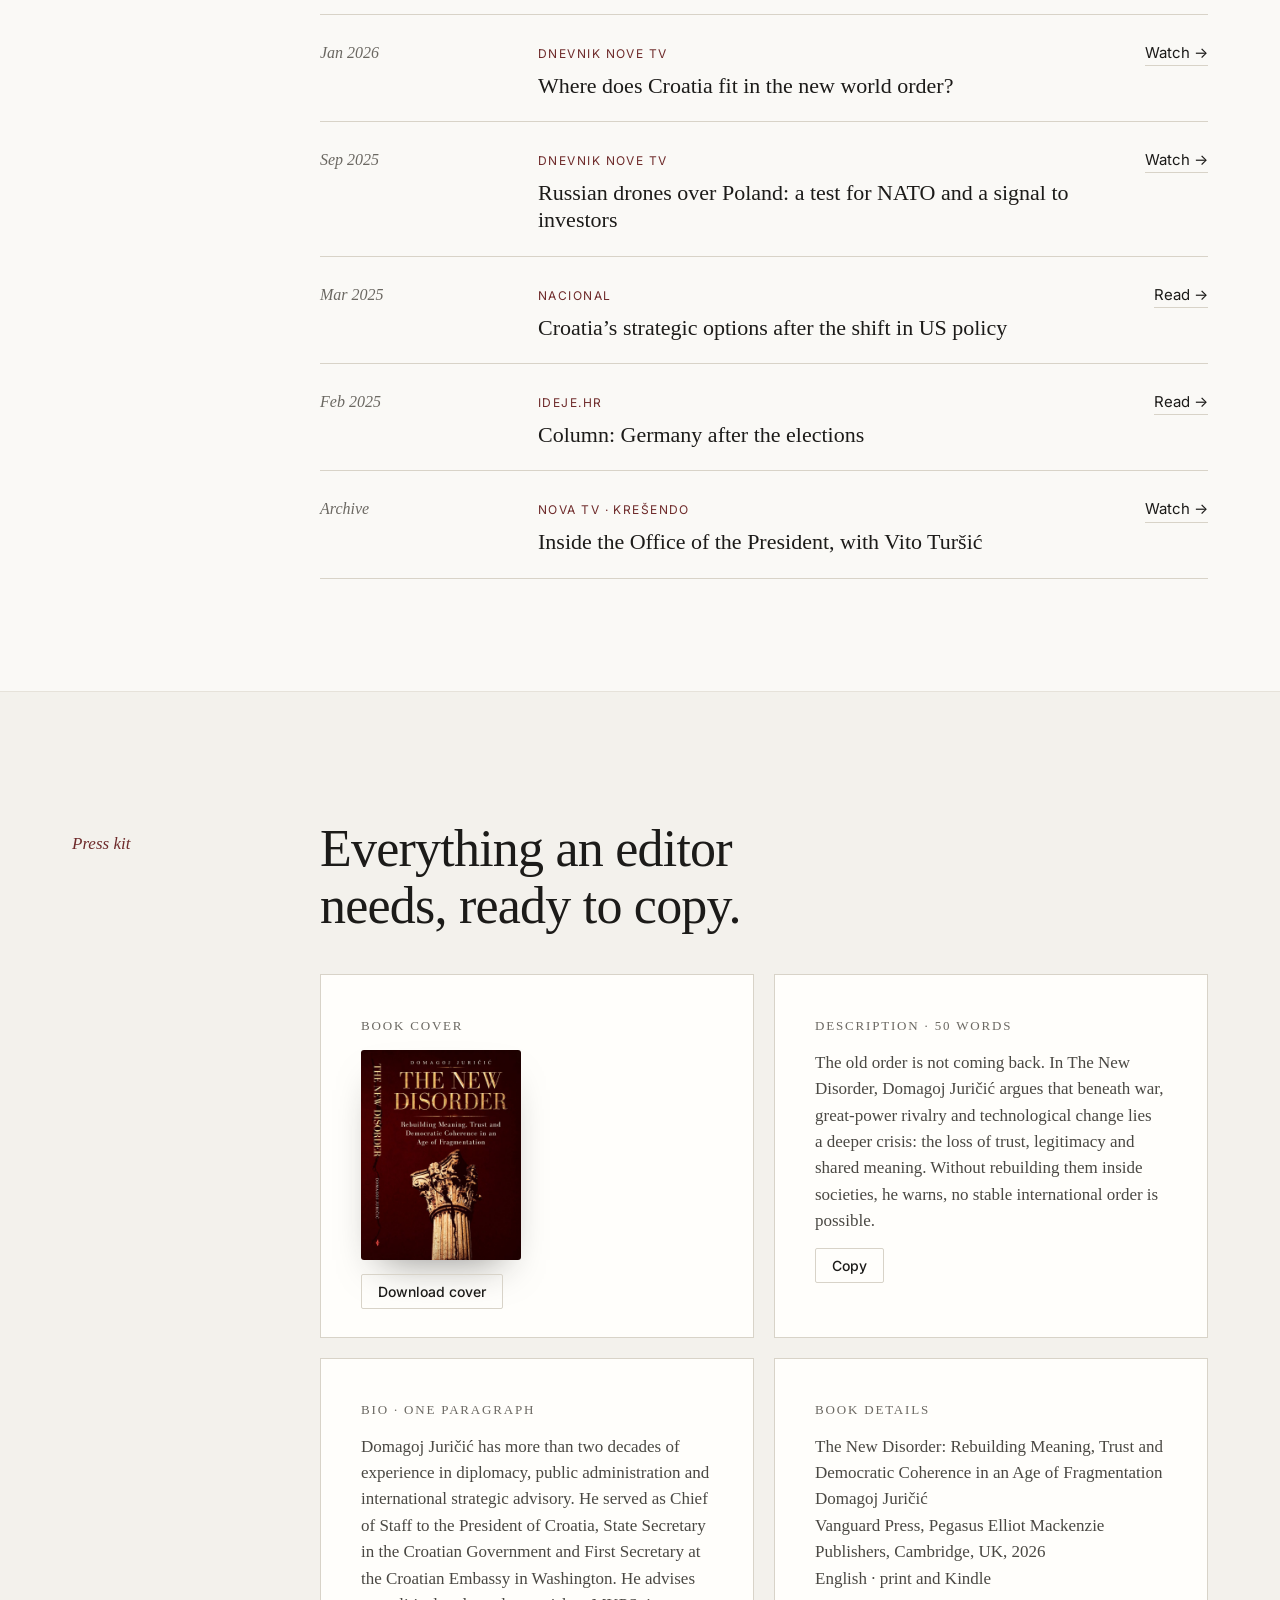
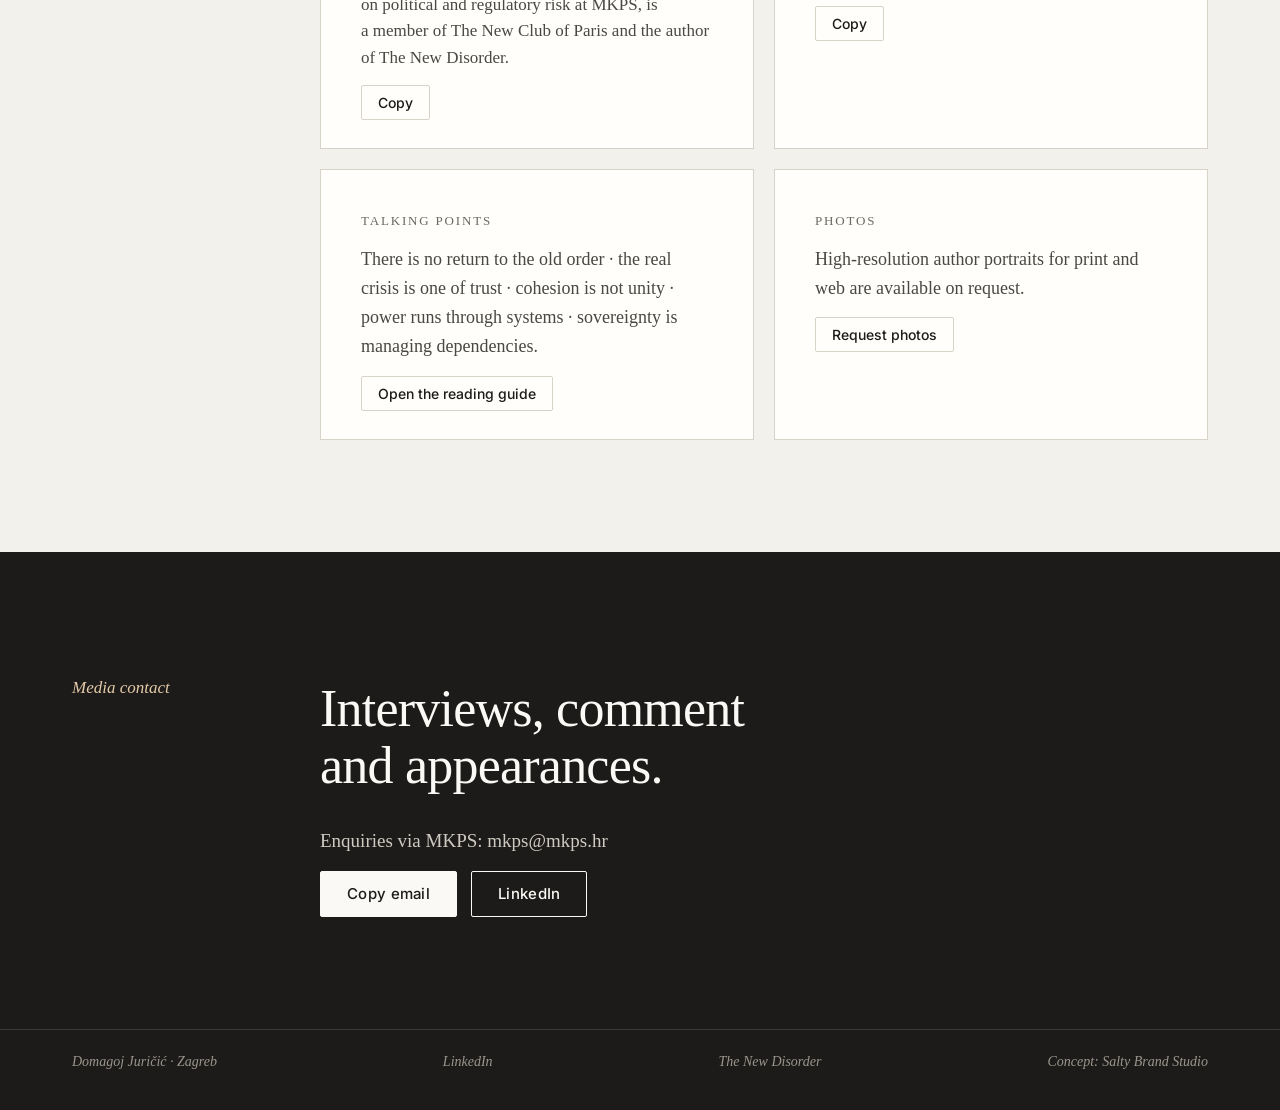
==== commit 2e1521aa: "Add LinkedIn links Co-Authored-By: Claude Opus 5.5 <noreply@anthropic.com> Claude-Session: https://c" ====
--- a/mediji.html
+++ b/mediji.html
@@ -124,7 +124,7 @@
 </div>
 </div>
 </section>
-<footer class="dark"><div class="wrap"><span>Domagoj Juričić · Zagreb</span><a href="index.html" style="text-decoration:none">The New Disorder</a><span lang="en">Concept: Salty Brand Studio</span><span lang="hr">Koncept: Salty Brand Studio</span></div></footer>
+<footer class="dark"><div class="wrap"><span>Domagoj Juričić · Zagreb</span><span class="social"><a href="https://hr.linkedin.com/in/djuricic">LinkedIn</a></span><a href="index.html" style="text-decoration:none">The New Disorder</a><span lang="en">Concept: Salty Brand Studio</span><span lang="hr">Koncept: Salty Brand Studio</span></div></footer>
 <div class="toast" id="toast" role="status" aria-live="polite"></div>
 <script src="main.js"></script>
 </body>
--- a/style.css
+++ b/style.css
@@ -144,3 +144,89 @@
 .pagehead h1{font-size:clamp(44px,6vw,80px);line-height:1.03;margin:18px 0 18px;letter-spacing:-.02em}
 nav a[aria-current=page]{color:var(--acc)}
 @media(max-width:700px){.tl li{grid-template-columns:minmax(0,1fr)}}
+
+/* ===== editorial pass: book-like, less template ===== */
+body{font-family:Georgia,'Times New Roman',serif;font-size:19px;line-height:1.62;font-feature-settings:"onum"}
+.k{font-family:Georgia,serif;font-style:italic;font-size:17px;letter-spacing:0;text-transform:none;color:var(--acc)}
+.dark .k{color:var(--gold)}
+.lbl{font-family:Georgia,serif;font-size:13px;letter-spacing:.14em;text-transform:uppercase;font-variant:normal;color:var(--soft)}
+.strip{font:italic 14px/1.4 Georgia,serif;letter-spacing:0;text-transform:none;background:var(--paper);color:var(--soft);border-bottom:1px solid var(--line)}
+header{background:var(--paper)}
+header nav{font:15px Inter,sans-serif;letter-spacing:.02em}
+.brand{font-size:21px;letter-spacing:.02em}
+.lang{border:0;border-radius:0;gap:2px}
+.lang button{padding:8px 6px;font:14px Inter,sans-serif;color:var(--soft);background:none!important}
+.lang button[aria-pressed=true]{color:var(--ink);text-decoration:underline;text-underline-offset:5px}
+.btn{border-radius:2px;font-family:Inter,sans-serif;font-size:15px;letter-spacing:.02em;min-height:46px}
+.btn.fill{background:var(--ink);border-color:var(--ink)}
+header .btn.fill{background:var(--acc);border-color:var(--acc)}
+.hero .wrap{padding-top:clamp(64px,9vw,120px);padding-bottom:clamp(64px,9vw,120px);align-items:flex-end}
+.hero h1{font-size:clamp(56px,8.4vw,124px);line-height:.94;letter-spacing:-.035em;margin:20px 0 28px}
+.hero .sub{font-style:italic;color:var(--body)}
+.cover{width:min(100%,380px);border-radius:0;box-shadow:24px 28px 0 -4px var(--paper2),0 30px 60px -30px rgba(28,27,25,.5)}
+.quote p{font-size:clamp(22px,2.2vw,27px)}
+.cred{background:none;border-top:0}
+.cred .wrap{display:block;padding-top:22px;padding-bottom:22px;font-style:italic;color:var(--body);font-size:17px}
+.cred .wrap>div{display:inline}
+.cred .wrap>div+div::before{content:"  ·  ";color:var(--line2)}
+.cred .lbl{display:none}
+.cred p{display:inline;margin:0;font-size:inherit}
+.h2{font-size:clamp(34px,4.2vw,52px);letter-spacing:-.015em}
+.lead{font-style:italic}
+#book .body::first-letter{float:left;font-size:4.1em;line-height:.82;padding:6px 10px 0 0;color:var(--acc)}
+.facts{display:block;margin-top:40px;border-top:1px solid var(--ink);padding-top:18px}
+.fact{border:0;padding:0;margin:0 0 10px;display:flex;flex-wrap:wrap;gap:4px 16px;align-items:baseline}
+.fact .lbl{min-width:7em}
+.fact b{display:inline;font-size:19px;margin:0}
+.fact>span{font-size:17px}
+.buy{border-top:1px solid var(--line2);padding-top:18px;gap:6px 0}
+.pill{border:0;border-radius:0;background:none;padding:4px 0;font-size:18px;text-decoration:underline;text-decoration-color:var(--line2);text-underline-offset:5px}
+.pill+.pill::before{content:"·";display:inline-block;margin:0 14px;color:var(--line2);text-decoration:none}
+.pill:hover{text-decoration-color:var(--acc)}
+#guide{background:var(--paper)}
+.card{border-radius:0;box-shadow:none;border:1px solid var(--line2);background:#FFFEFB;position:relative;padding-bottom:56px}
+.card .num{position:absolute;bottom:18px;right:24px;font-family:Georgia,serif;font-style:italic;letter-spacing:0;font-size:15px}
+.card h3{font-size:clamp(26px,2.8vw,34px);letter-spacing:-.01em}
+.card p{font-size:18px}
+.q-t{border:0;border-radius:0;padding:0 0 2px;border-bottom:1px solid currentColor;font:italic 17px Georgia,serif}
+.q-a{border-radius:0;background:none;border-left:2px solid var(--acc);padding:4px 0 4px 18px;font-style:italic}
+.nav-b{border-radius:0;width:44px;height:44px}
+.dots button{border-radius:0;width:18px;height:2px;background:var(--line2)}
+.dots button[aria-current=true]{width:36px;height:2px;border-radius:0}
+.topics{display:block;margin-top:36px;border-top:1px solid var(--dline)}
+.topic{background:none;border:0;border-bottom:1px solid var(--dline);border-radius:0;padding:24px 0;display:grid;grid-template-columns:minmax(0,1fr) minmax(0,16em);gap:6px 32px;align-items:baseline}
+.topic .lbl{grid-column:2;grid-row:1;text-align:right}
+.topic h3{grid-column:1;grid-row:1;font-size:clamp(22px,2.4vw,28px)}
+.topic p{grid-column:1;font-size:16px}
+#brief{background:var(--paper2);border-top:1px solid var(--line)}
+.nl{background:none;border:0;border-radius:0;box-shadow:none;padding:0}
+.nl ul{counter-reset:n}
+.nl li{border-top:1px solid var(--line2);font-size:18px}
+.sample{border-radius:0;background:#FFFEFB;border:1px solid var(--line2)}
+form.sub label,.seg label{font-family:Inter,sans-serif}
+form.sub input[type=email]{border:0;border-bottom:1px solid var(--ink);border-radius:0;background:transparent;padding:0 2px;font-family:Georgia,serif;font-size:20px}
+.seg label{border-radius:2px}
+.roles li{border-top-color:var(--line)}
+.roles li>span:last-child{font-size:18px}
+.tl .date{font-family:Georgia,serif;font-style:italic;font-size:16px;letter-spacing:0}
+.tl .out{font-family:Inter,sans-serif;font-size:12px}
+.tl a.go{font-family:Inter,sans-serif}
+.chips{gap:0 26px;border-bottom:1px solid var(--line2)}
+.chip{border:0;border-radius:0;background:none;padding:12px 0;border-bottom:2px solid transparent;margin-bottom:-1px;font-family:Inter,sans-serif;color:var(--soft)}
+.chip[aria-pressed=true]{background:none;color:var(--ink);border-bottom-color:var(--acc)}
+.kit .card{padding-bottom:28px}
+.kit pre{border-radius:0;background:none;padding:0;font-family:Georgia,serif;font-size:17px}
+.small-btn{border-radius:2px;font-family:Inter,sans-serif}
+.mlist a span:first-child{font-size:24px}
+footer .wrap{font:italic 14px Georgia,serif;letter-spacing:0;text-transform:none}
+.pagehead h1{letter-spacing:-.035em;line-height:.96}
+@media(min-width:1100px){
+  .band>.wrap{position:relative;padding-left:280px}
+  .band>.wrap .k:first-child,.band>.wrap>div:first-child>.k:first-child,.g-head .k,.nl .k{position:absolute;left:32px;top:10px;width:200px}
+  #contact .wrap,#mcontact .wrap{padding-left:280px}
+}
+@media(max-width:600px){body{font-size:18px}.topic{grid-template-columns:minmax(0,1fr)}.topic .lbl{grid-column:1;grid-row:auto;text-align:left}.pill+.pill::before{margin:0 8px}}
+.social a{text-decoration:none;color:inherit}.social a+a::before{content:"·";margin:0 10px}
+.follow{margin:40px 0 0;font-style:italic;color:var(--soft)}
+.follow a{font-style:normal;color:var(--ink);text-underline-offset:5px;text-decoration-color:var(--line2)}
+.follow a+a::before{content:"·";display:inline-block;margin:0 10px;color:var(--line2)}
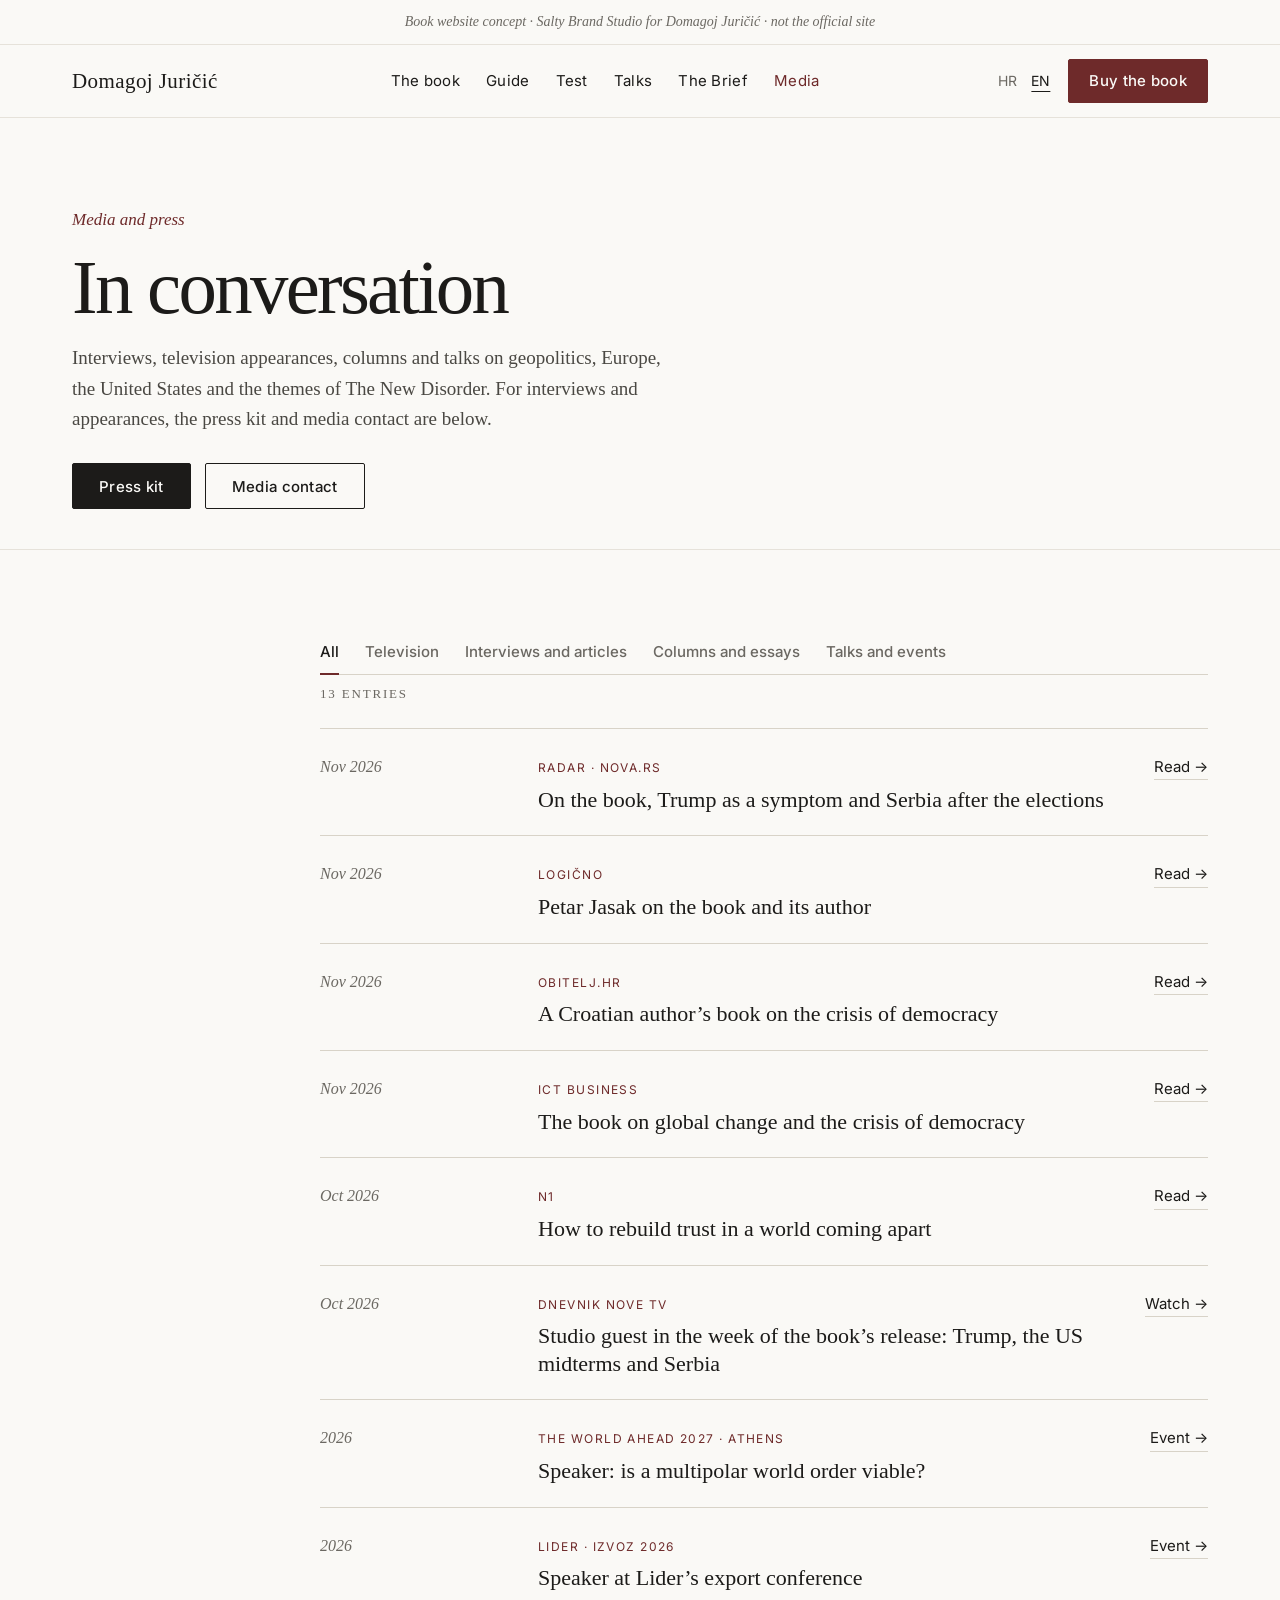
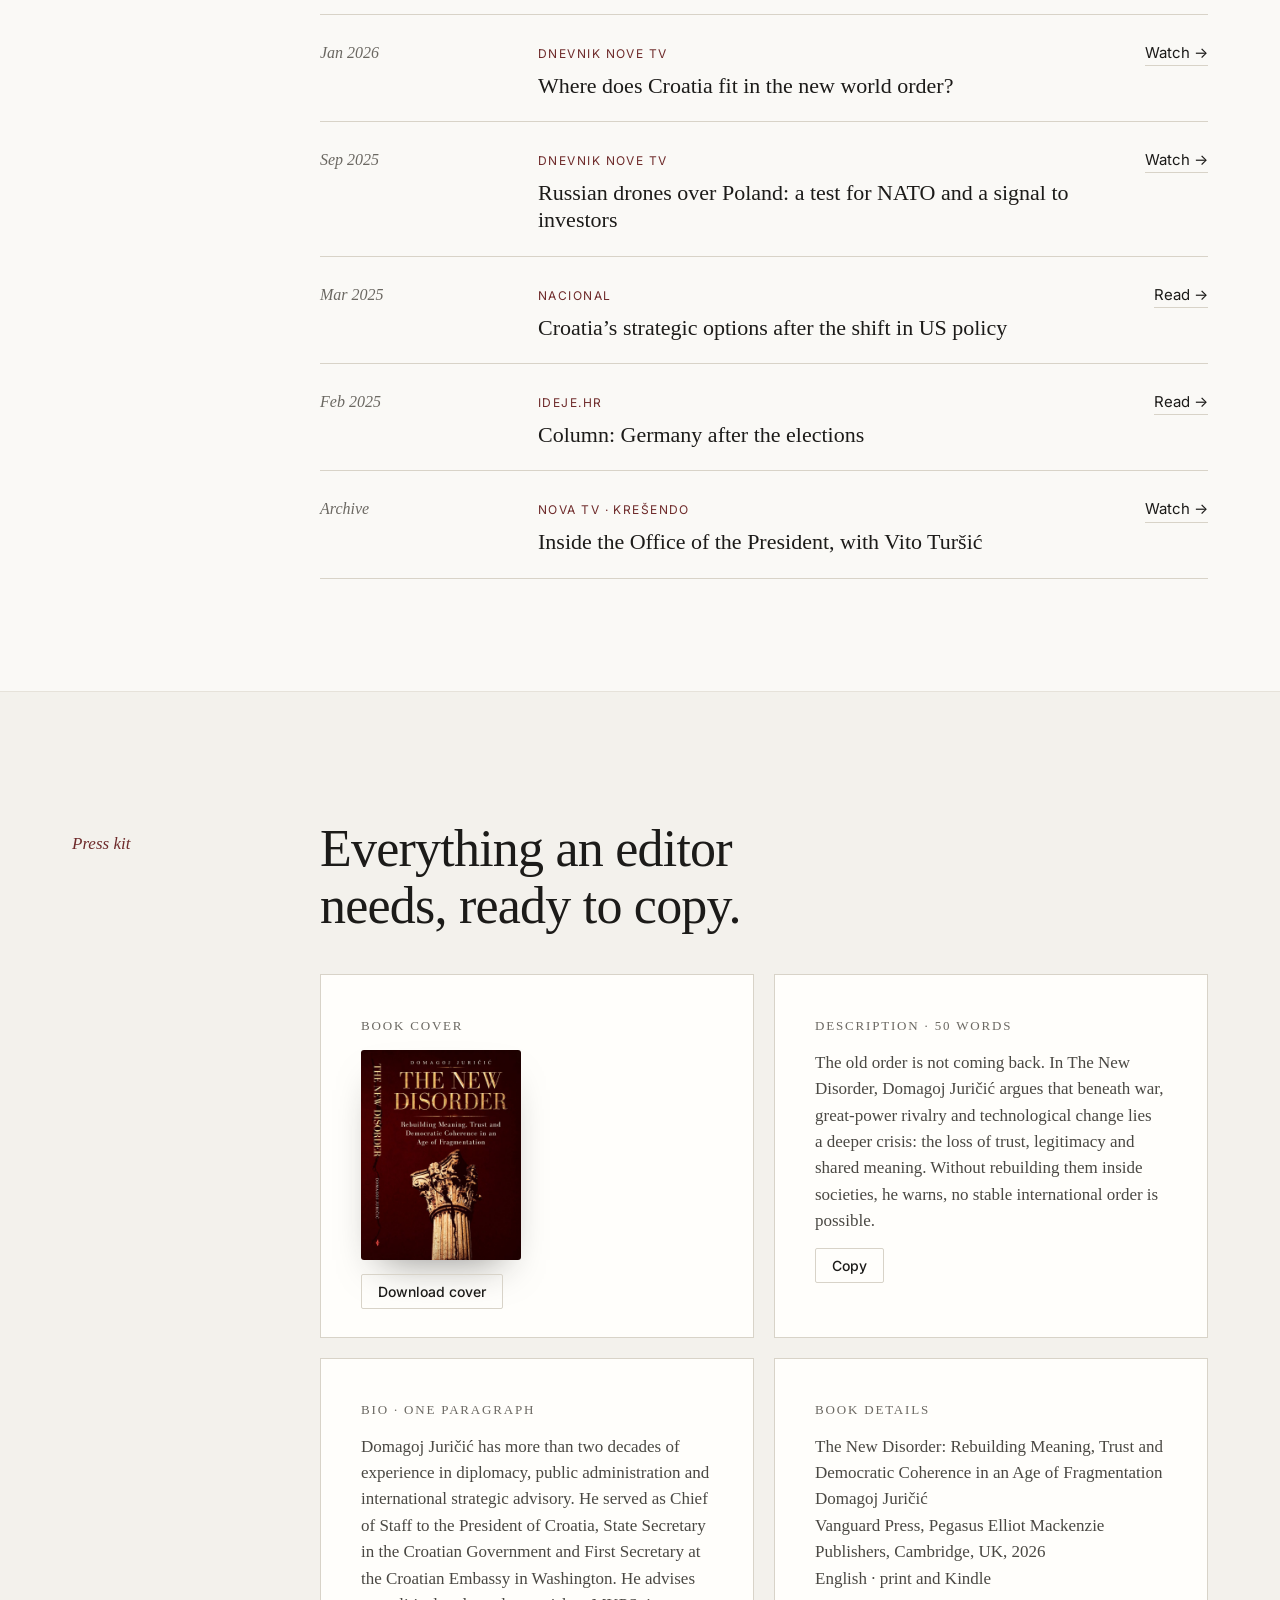
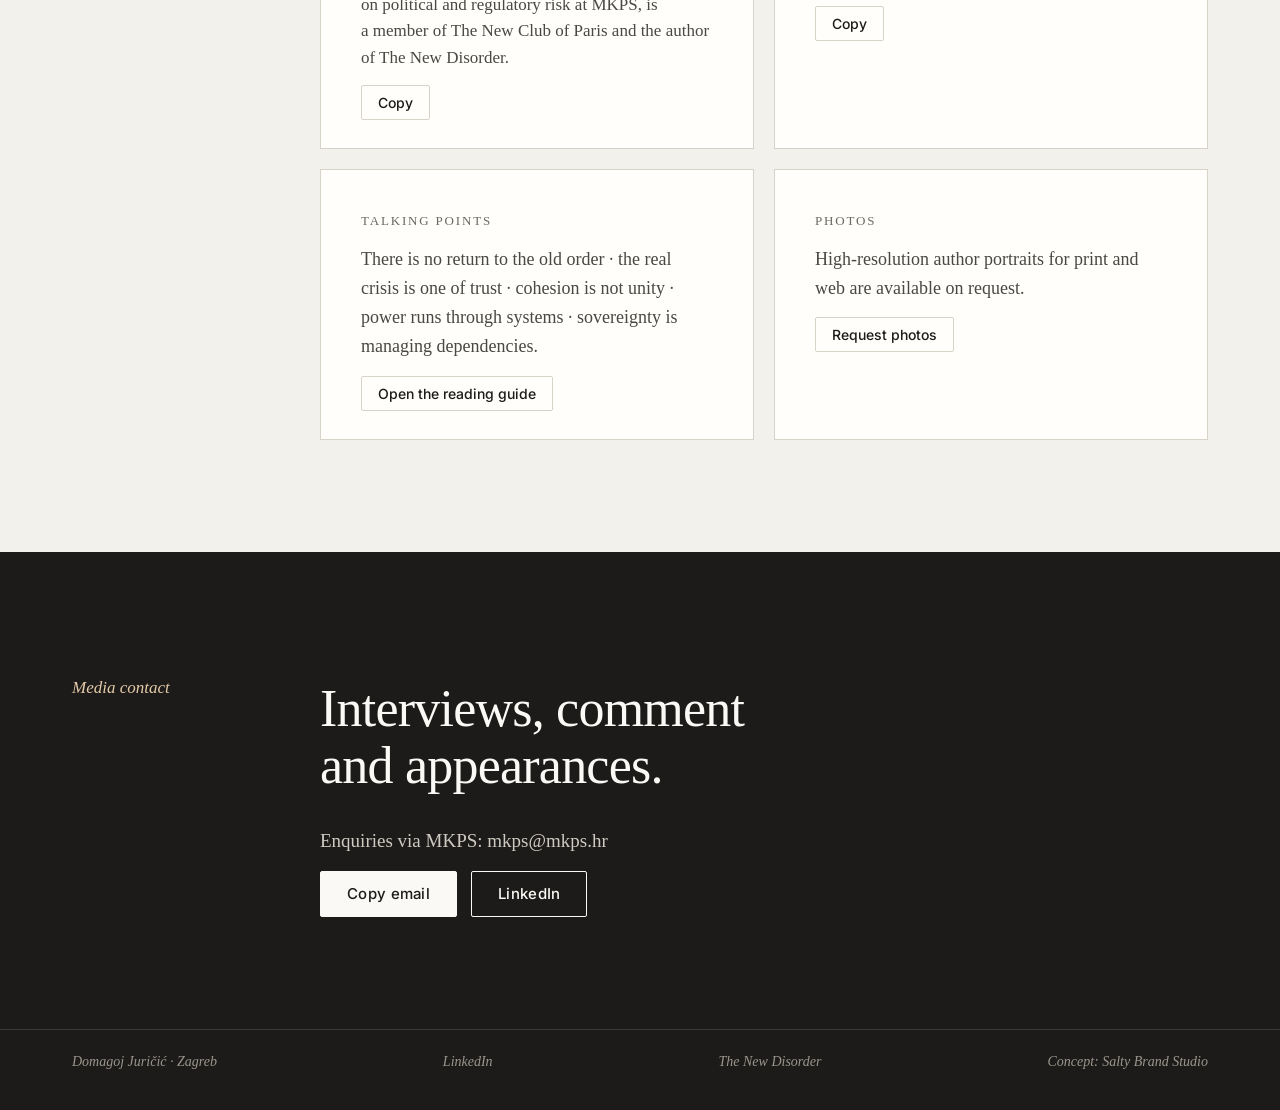
==== commit ebcfbcbb: "Add readiness test, talks page with FAQ and enquiry form, discussion guide, readers and excerpt slot" ====
--- a/mediji.html
+++ b/mediji.html
@@ -18,7 +18,8 @@
 <nav aria-label="Main">
 <a href="index.html#book"><span lang="hr">Knjiga</span><span lang="en">The book</span></a>
 <a href="index.html#guide"><span lang="hr">Vodič</span><span lang="en">Guide</span></a>
-<a href="index.html#talks"><span lang="hr">Predavanja</span><span lang="en">Talks</span></a>
+<a href="test.html"><span lang="hr">Test</span><span lang="en">Test</span></a>
+<a href="organizatori.html"><span lang="hr">Predavanja</span><span lang="en">Talks</span></a>
 <a href="index.html#brief"><span lang="hr">Bilten</span><span lang="en">The Brief</span></a>
 <a href="mediji.html" aria-current="page"><span lang="hr">Mediji</span><span lang="en">Media</span></a>
 </nav>
@@ -126,6 +127,7 @@
 </section>
 <footer class="dark"><div class="wrap"><span>Domagoj Juričić · Zagreb</span><span class="social"><a href="https://hr.linkedin.com/in/djuricic">LinkedIn</a></span><a href="index.html" style="text-decoration:none">The New Disorder</a><span lang="en">Concept: Salty Brand Studio</span><span lang="hr">Koncept: Salty Brand Studio</span></div></footer>
 <div class="toast" id="toast" role="status" aria-live="polite"></div>
+<script src="ideas.js"></script>
 <script src="main.js"></script>
 </body>
 </html>
--- a/style.css
+++ b/style.css
@@ -230,3 +230,67 @@
 .follow{margin:40px 0 0;font-style:italic;color:var(--soft)}
 .follow a{font-style:normal;color:var(--ink);text-underline-offset:5px;text-decoration-color:var(--line2)}
 .follow a+a::before{content:"·";display:inline-block;margin:0 10px;color:var(--line2)}
+
+/* quiz */
+.quiz{max-width:760px}
+.qhead{display:flex;align-items:center;gap:18px;margin-bottom:22px}
+.qbar{flex:1;height:2px;background:var(--line2);position:relative}
+.qbar i{position:absolute;left:0;top:0;bottom:0;background:var(--acc);transition:width .3s}
+.qset{border:0;margin:0;padding:0}
+.qset legend{font-size:clamp(24px,2.8vw,32px);line-height:1.25;margin-bottom:22px;padding:0}
+.opt{display:flex;gap:14px;align-items:flex-start;border-top:1px solid var(--line2);padding:16px 4px;cursor:pointer;font-size:19px}
+.opt:last-of-type{border-bottom:1px solid var(--line2)}
+.opt:hover{background:var(--paper2)}
+.opt input{accent-color:var(--acc);width:20px;height:20px;margin-top:4px;flex:none}
+.qnav{display:flex;justify-content:space-between;gap:12px;margin-top:28px}
+.btn[disabled]{opacity:.35;cursor:default}
+.scale{display:grid;grid-template-columns:repeat(4,minmax(0,1fr));margin:24px 0 8px;border-top:2px solid var(--line2)}
+.scale span{padding-top:10px;font:14px Inter,sans-serif;color:var(--soft);border-top:2px solid transparent;margin-top:-2px}
+.scale span.on{border-top-color:var(--acc);color:var(--ink);font-weight:600}
+.weak{list-style:none;margin:10px 0 0;padding:0}
+.weak li{border-top:1px solid var(--line2);padding:14px 0;font-size:21px;display:flex;gap:16px;align-items:baseline}
+.weak .rn{font-style:italic;color:var(--acc);min-width:2.2em}
+.teaser{display:flex;flex-wrap:wrap;gap:24px 56px;align-items:flex-end;justify-content:space-between}
+/* faq */
+.faq{margin-top:32px;border-top:1px solid var(--ink);max-width:860px}
+.faq details{border-bottom:1px solid var(--line2);padding:4px 0}
+.faq summary{cursor:pointer;list-style:none;padding:16px 0;font-size:21px;display:flex;justify-content:space-between;gap:16px}
+.faq summary::-webkit-details-marker{display:none}
+.faq summary::after{content:"+";font-family:Inter,sans-serif;color:var(--acc)}
+.faq details[open] summary::after{content:"−"}
+.faq p{margin:0 0 18px;color:var(--body);max-width:62ch}
+/* enquiry */
+.ask{max-width:860px;margin-top:32px}
+.row2{display:grid;grid-template-columns:repeat(auto-fit,minmax(240px,1fr));gap:18px 28px}
+.row2>div{display:flex;flex-direction:column;gap:8px}
+form.sub input[type=text],form.sub input[type=date],form.sub select,form.sub textarea{font:20px Georgia,serif;min-height:48px;border:0;border-bottom:1px solid var(--ink);border-radius:0;background:transparent;color:var(--ink);padding:0 2px}
+form.sub textarea{min-height:110px;padding-top:8px;resize:vertical}
+form.sub select{font-size:18px}
+/* readers / excerpt placeholders */
+.await{border:1px dashed var(--line2);padding:28px;color:var(--soft);font-style:italic;max-width:860px}
+.praise{display:grid;grid-template-columns:repeat(auto-fit,minmax(260px,1fr));gap:28px;margin-top:32px}
+.praise blockquote{margin:0;border-top:1px solid var(--ink);padding-top:16px}
+.praise p{font-size:21px;line-height:1.4;font-style:italic;margin:0 0 10px;color:var(--soft)}
+/* discussion guide doc */
+.guide-doc{padding:48px 0 96px}
+.gd-cover{border-bottom:1px solid var(--ink);padding-bottom:36px;margin-bottom:12px}
+.gd-cover h2{font-size:clamp(44px,6vw,72px);line-height:1;margin:10px 0 12px;letter-spacing:-.03em}
+.gd-sub{font-style:italic;color:var(--body);margin:0}
+.gd-by{margin:14px 0 22px}
+.gd-how{max-width:62ch;color:var(--body);margin:0;font-size:17px}
+.gd-idea{display:grid;grid-template-columns:4em minmax(0,1fr);gap:18px;border-bottom:1px solid var(--line2);padding:30px 0;break-inside:avoid}
+.gd-n{font-style:italic;color:var(--acc);font-size:24px}
+.gd-idea h3{font-size:28px;margin:0 0 10px}
+.gd-idea p{margin:0 0 10px;color:var(--body)}
+.gd-w{font-size:16px;color:var(--soft)!important}
+.gd-q{font-style:italic;color:var(--ink)!important;font-size:20px}
+.gd-lines{height:72px;background:repeating-linear-gradient(transparent 0 35px,var(--line2) 35px 36px)}
+.gd-foot{margin-top:28px;font-style:italic;color:var(--soft);font-size:14px}
+@media print{
+  @page{size:A4;margin:18mm}
+  body{background:#fff;font-size:11pt}
+  .strip,header,footer.dark,.noprint,.toast{display:none!important}
+  .wrap{padding:0!important;max-width:none}
+  .gd-idea{padding:16px 0}
+  .gd-cover h2{font-size:40pt}
+}
